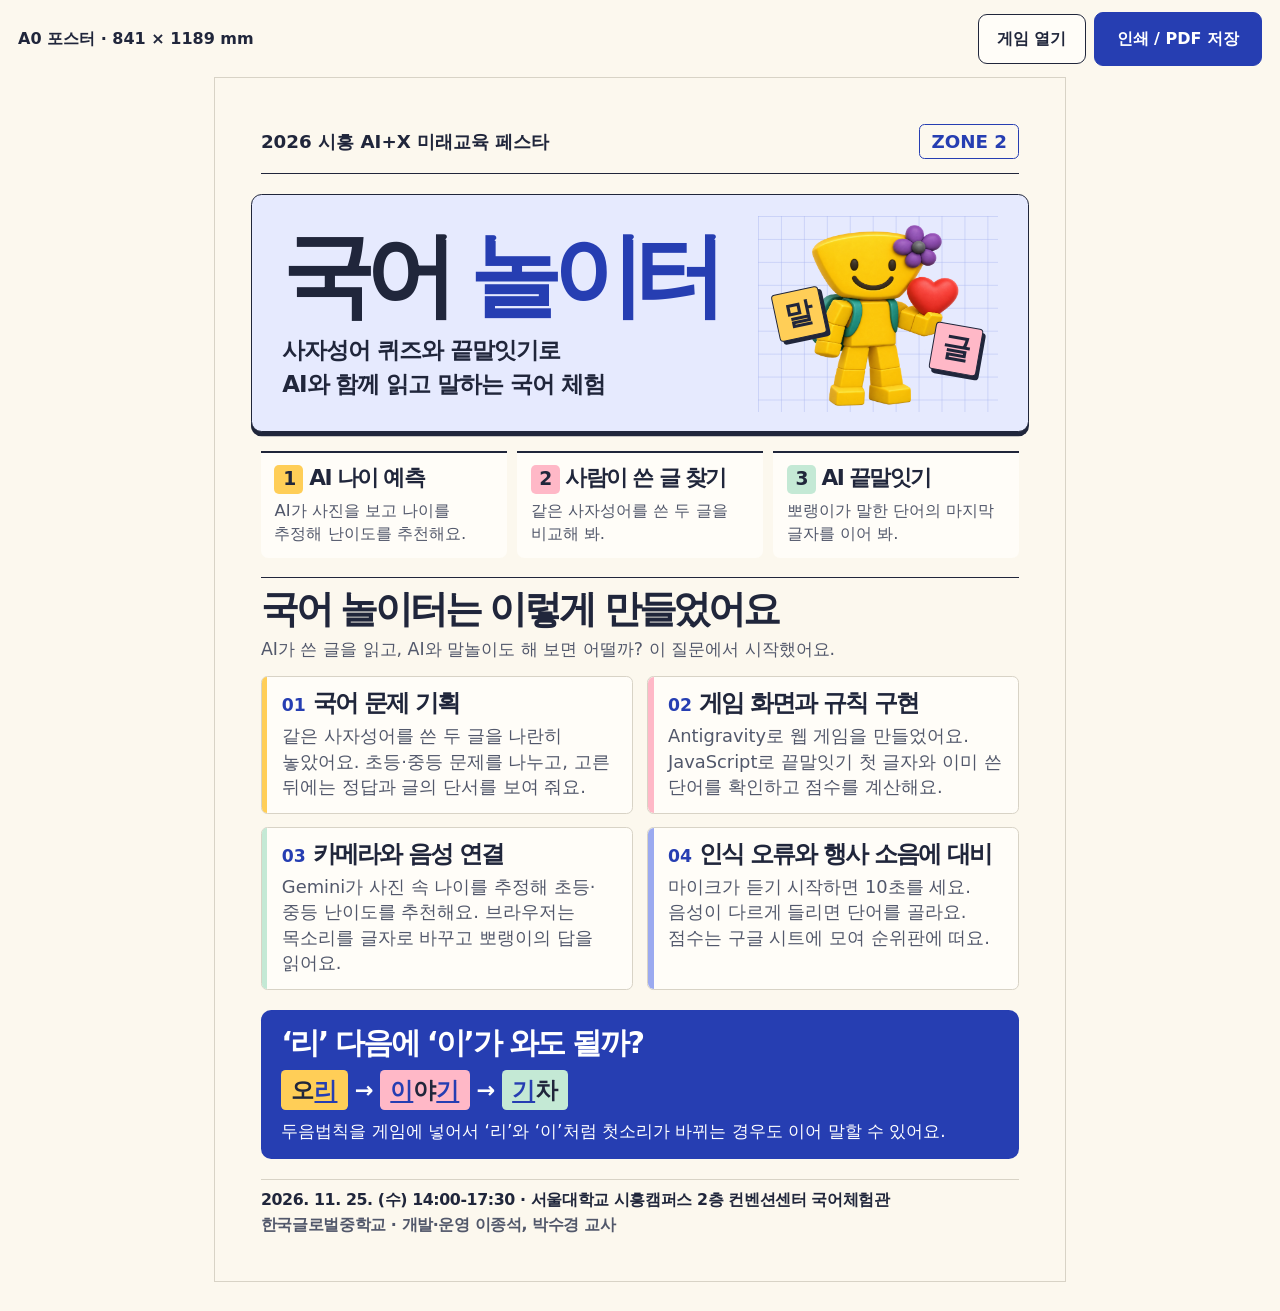
==== public/poster_a0.html @ 30f35c1c "Add files via upload" ====
<!doctype html>
<html lang="ko">
<head>
  <meta charset="utf-8">
  <meta name="viewport" content="width=device-width, initial-scale=1">
  <title>A0 포스터 | 국어 놀이터</title>
  <link rel="stylesheet" href="styles.css">
  <style>
    @page { size: 841mm 1189mm; margin: 0; }
    .print-controls { display: flex; flex-wrap: wrap; align-items: center; gap: 8px; padding: 12px 18px; }
    .print-controls strong { margin-right: auto; }
    .poster-wrapper { width: min(100% - 32px, 850px); margin: 0 auto 30px; container-type: inline-size; }
    .poster { width: 100%; aspect-ratio: 841 / 1189; display: grid; grid-template-rows: auto 28cqw auto auto minmax(min-content, 1fr) auto; gap: 2.3cqw; padding: 5.4cqw; background: var(--paper); color: var(--ink); outline: 1px solid var(--line); print-color-adjust: exact; -webkit-print-color-adjust: exact; }
    .poster-header { display: flex; justify-content: space-between; align-items: center; gap: 2cqw; border-bottom: .15cqw solid var(--ink); padding-bottom: 1.7cqw; font-weight: 800; font-size: 2.15cqw; }
    .poster-zone { padding: .7cqw 1.3cqw; border: .15cqw solid currentColor; border-radius: .65cqw; color: var(--blue); white-space: nowrap; }
    .poster-hero { display: grid; grid-template-columns: 1.9fr 1fr; align-items: center; gap: 2.4cqw; margin: 0 -1.2cqw; padding: 2.5cqw 3.6cqw; background: var(--blue-light); border: .2cqw solid var(--ink); box-shadow: 0 .5cqw 0 var(--ink); border-radius: 1.25cqw; }
    .poster-hero h1 { color: var(--ink); font-size: 10.8cqw; line-height: 1.06; letter-spacing: -.105em; font-weight: 900; white-space: nowrap; }
    .poster-hero h1 span { color: var(--blue); white-space: nowrap; }
    .poster-hero p { margin-top: 1.25cqw; font-size: 2.7cqw; font-weight: 800; line-height: 1.45; letter-spacing: -.045em; }
    .poster-art { position: relative; width: 100%; height: 100%; display: grid; place-items: center; isolation: isolate; background-image: linear-gradient(#aab7f072 .12cqw, transparent .12cqw), linear-gradient(90deg, #aab7f072 .12cqw, transparent .12cqw); background-size: 2.7cqw 2.7cqw; }
    .poster-art img { width: 23cqw; height: 23cqw; z-index: 1; }
    .poster-art span { display: grid; place-items: center; position: absolute; top: 38%; left: 7%; width: 5.7cqw; aspect-ratio: 1; font-size: 3.35cqw; font-weight: 900; border: .2cqw solid var(--ink); border-radius: .44cqw; box-shadow: .36cqw .42cqw 0 var(--ink); transform: rotate(-12deg); z-index: 2; }
    .poster-art span:last-of-type { top: 56%; left: auto; right: 7%; transform: rotate(10deg); }
    .poster-stages { display: grid; grid-template-columns: repeat(3, minmax(0, 1fr)); list-style: none; padding: 0; gap: 1.2cqw; }
    .poster-stages li { padding: 1.4cqw 1.6cqw; border-top: .35cqw solid var(--ink); background: var(--white); border-radius: 0 0 .85cqw .85cqw; }
    .poster-stages .number { display: inline-grid; place-items: center; width: 3.4cqw; aspect-ratio: 1; border-radius: .58cqw; font-size: 2.2cqw; line-height: 1; font-weight: 900; vertical-align: middle; }
    .poster-stages h2 { font-size: 2.55cqw; line-height: 1.24; letter-spacing: -.075em; }
    .poster-stages p { margin-top: .75cqw; font-size: 1.94cqw; color: var(--muted); line-height: 1.38; word-break: keep-all; }
    .section-heading { font-size: 4.45cqw; line-height: 1.1; letter-spacing: -.085em; }
    .development { padding-top: 1.25cqw; border-top: .18cqw solid var(--ink); }
    .development > p { font-size: 2.05cqw; line-height: 1.4; margin: .8cqw 0 1.65cqw; color: var(--muted); word-break: keep-all; }
    .development-grid { display: grid; grid-template-columns: repeat(2, minmax(0, 1fr)); gap: 1.5cqw 1.65cqw; list-style: none; padding: 0; }
    .development-grid li { position: relative; padding: 1.45cqw 1.7cqw 1.6cqw 2.35cqw; border: .13cqw solid var(--line); border-radius: .75cqw; background: var(--white); }
    .development-grid li::before { content: ""; position: absolute; inset: 0 auto 0 0; width: .65cqw; border-radius: .7cqw 0 0 .7cqw; background: var(--yellow); }
    .development-grid li:nth-child(2)::before { background: var(--pink); }
    .development-grid li:nth-child(3)::before { background: var(--green); }
    .development-grid li:nth-child(4)::before { background: #9baaf0; }
    .development-grid h3 { font-size: 2.85cqw; line-height: 1.23; letter-spacing: -.075em; }
    .development-grid h3 span { color: var(--blue); font-size: 2.03cqw; margin-right: .8cqw; letter-spacing: 0; }
    .development-grid p { margin-top: .52cqw; font-size: 2.1cqw; color: var(--muted); line-height: 1.42; word-break: keep-all; }
    .behind-scenes { align-self: stretch; padding: 1.95cqw 2.4cqw; border-radius: 1.2cqw; background: var(--blue); color: white; display: grid; align-content: center; gap: 1.1cqw; }
    .behind-scenes h2 { font-size: 3.5cqw; line-height: 1.16; letter-spacing: -.075em; }
    .word-flow { display: flex; align-items: center; flex-wrap: wrap; gap: .8cqw; font-size: 2.65cqw; font-weight: 900; }
    .word-flow span { padding: .55cqw 1.2cqw; border-radius: .55cqw; color: var(--ink); }
    .word-flow mark { background: none; color: var(--blue); text-decoration: underline; text-underline-offset: .12em; }
    .behind-scenes p { font-size: 2cqw; line-height: 1.35; word-break: keep-all; }
    .poster-details { display: grid; gap: .45cqw; font-size: 1.86cqw; font-weight: 700; line-height: 1.35; letter-spacing: -.025em; border-top: .14cqw solid var(--line); padding-top: 1.05cqw; }
    .poster-details p:last-child { color: var(--muted); }
    @media print {
      body { width: 841mm; height: 1189mm; margin: 0; }
      .print-controls { display: none; }
      .poster-wrapper { width: 841mm; margin: 0; }
      .poster { height: 1188.7mm; outline: none; }
    }
  </style>
</head>
<body>
  <nav class="print-controls" aria-label="포스터 도구">
    <strong>A0 포스터 · 841 × 1189 mm</strong>
    <a href="index.html" class="btn-secondary">게임 열기</a>
    <button class="btn-primary-large" type="button" onclick="window.print()">인쇄 / PDF 저장</button>
  </nav>
  <div class="poster-wrapper">
    <main class="poster">
      <header class="poster-header"><span>2026 시흥 AI+X 미래교육 페스타</span><span class="poster-zone">ZONE 2</span></header>
      <div class="poster-hero">
        <div><h1>국어 <span>놀이터</span></h1><p>사자성어 퀴즈와 끝말잇기로<br>AI와 함께 읽고 말하는 국어 체험</p></div>
        <div class="poster-art" aria-hidden="true"><span class="step-one">말</span><span class="step-two">글</span><img src="pporaengi.png" alt=""></div>
      </div>
      <ol class="poster-stages" aria-label="체험 순서">
        <li><h2><span class="number step-one">1</span> AI 나이 예측</h2><p>AI가 사진을 보고 나이를 추정해 난이도를 추천해요.</p></li>
        <li><h2><span class="number step-two">2</span> 사람이 쓴 글 찾기</h2><p>같은 사자성어를 쓴 두 글을 비교해 봐.</p></li>
        <li><h2><span class="number step-three">3</span> AI 끝말잇기</h2><p>뽀랭이가 말한 단어의 마지막 글자를 이어 봐.</p></li>
      </ol>
      <section class="development" aria-labelledby="development-title">
        <h2 class="section-heading" id="development-title">국어 놀이터는 이렇게 만들었어요</h2>
        <p>AI가 쓴 글을 읽고, AI와 말놀이도 해 보면 어떨까? 이 질문에서 시작했어요.</p>
        <ol class="development-grid">
          <li><h3><span>01</span>국어 문제 기획</h3><p>같은 사자성어를 쓴 두 글을 나란히 놓았어요. 초등·중등 문제를 나누고, 고른 뒤에는 정답과 글의 단서를 보여 줘요.</p></li>
          <li><h3><span>02</span>게임 화면과 규칙 구현</h3><p>Antigravity로 웹 게임을 만들었어요. JavaScript로 끝말잇기 첫 글자와 이미 쓴 단어를 확인하고 점수를 계산해요.</p></li>
          <li><h3><span>03</span>카메라와 음성 연결</h3><p>Gemini가 사진 속 나이를 추정해 초등·중등 난이도를 추천해요. 브라우저는 목소리를 글자로 바꾸고 뽀랭이의 답을 읽어요.</p></li>
          <li><h3><span>04</span>인식 오류와 행사 소음에 대비</h3><p>마이크가 듣기 시작하면 10초를 세요. 음성이 다르게 들리면 단어를 골라요. 점수는 구글 시트에 모여 순위판에 떠요.</p></li>
        </ol>
      </section>
      <section class="behind-scenes" aria-labelledby="rule-title">
        <h2 id="rule-title">‘리’ 다음에 ‘이’가 와도 될까?</h2>
        <div class="word-flow" aria-label="오리, 이야기, 기차">
          <span class="step-one">오<mark>리</mark></span> →
          <span class="step-two"><mark>이</mark>야<mark>기</mark></span> →
          <span class="step-three"><mark>기</mark>차</span>
        </div>
        <p>두음법칙을 게임에 넣어서 ‘리’와 ‘이’처럼 첫소리가 바뀌는 경우도 이어 말할 수 있어요.</p>
      </section>
      <footer class="poster-details">
        <p>2026. 11. 25. (수) 14:00-17:30 · 서울대학교 시흥캠퍼스 2층 컨벤션센터 국어체험관</p>
        <p>한국글로벌중학교 · 개발·운영 이종석, 박수경 교사</p>
      </footer>
    </main>
  </div>
</body>
</html>
---- public/styles.css ----
:root {
  color-scheme: light;
  --paper: #fcf8ee;
  --white: #fffdf8;
  --ink: #20263b;
  --muted: #52586b;
  --line: #d8d3c6;
  --blue: #263eb2;
  --blue-light: #e6eafe;
  --yellow: #ffce57;
  --pink: #ffb8c7;
  --green: #c4e9d5;
  --good: #225c40;
  --bad: #a32645;
  --sans: "Pretendard", "Malgun Gothic", "Apple SD Gothic Neo", system-ui, sans-serif;
}

*, *::before, *::after { box-sizing: border-box; }
[hidden] { display: none !important; }
body { margin: 0; background: var(--paper); color: var(--ink); font-family: var(--sans); }
h1, h2, h3, p, ol, dl, dd { margin: 0; }
button, input, select { font: inherit; }
button, a { touch-action: manipulation; }
button:disabled { cursor: default; opacity: .55; }
:focus-visible { outline: 3px solid var(--blue); outline-offset: 4px; }

.app-container { max-width: 1280px; min-height: 100svh; margin: 0 auto; padding: 0 40px; position: relative; display: flex; flex-direction: column; }
.app-container main { flex: 1; }
.app-header, .app-footer { display: flex; justify-content: space-between; align-items: center; gap: 16px; }
.app-header { min-height: 86px; border-bottom: 1px solid var(--line); }
.app-footer { min-height: 65px; border-top: 1px solid var(--line); font-size: .82rem; color: var(--muted); margin-top: 28px; }
.event-lockup { display: flex; align-items: center; gap: 12px; font-size: .94rem; }
.event-lockup small { display: block; margin-top: 3px; color: var(--muted); }
.zone-mark { display: inline-flex; align-items: baseline; gap: 5px; padding: 8px 10px; border: 1px solid currentColor; border-radius: 6px; color: var(--blue); white-space: nowrap; font-size: .75rem; font-weight: 800; letter-spacing: .04em; }
.zone-mark b { font-size: 1.24rem; line-height: 1; }
.header-controls, .actions { display: flex; align-items: center; gap: 10px; flex-wrap: wrap; }
.btn-primary-large, .btn-secondary, .btn-utility, .card-select-btn {
  display: inline-flex; justify-content: center; align-items: center; gap: .65em;
  min-height: 50px; padding: 10px 18px; border: 1px solid var(--ink); border-radius: 9px;
  background: var(--white); color: var(--ink); font-weight: 800; line-height: 1.3; text-decoration: none; cursor: pointer;
}
.btn-primary-large { min-height: 54px; padding: 12px 22px; background: var(--blue); color: #fff; border-color: var(--blue); }
.btn-primary-large:hover:not(:disabled) { background: #172d97; }
.btn-secondary:hover:not(:disabled), .btn-utility:hover:not(:disabled), .card-select-btn:hover:not(:disabled) { background: var(--blue-light); }
.btn-utility { min-height: 44px; padding: 8px 10px; border-color: transparent; background: transparent; font-size: .86rem; }
.status-bar { display: flex; justify-content: space-between; align-items: center; gap: 12px; padding: 12px 16px; margin-top: 22px; border: 1px solid var(--line); border-radius: 9px; background: var(--white); font-size: .93rem; }
.status-bar b { margin-left: 5px; color: var(--blue); font-size: 1.22rem; }
.view-section { display: none; padding: 28px 0 4px; }
.view-section.active { display: block; }

.home-hero { display: grid; grid-template-columns: 1fr 1fr; background: var(--blue-light); border: 2px solid var(--ink); border-radius: 12px; overflow: hidden; box-shadow: 0 5px 0 var(--ink); }
.hero-copy { padding: clamp(32px, 5.5vw, 74px); padding-right: 10px; }
.hero-kicker { color: var(--blue); font-size: clamp(.82rem, 1.35vw, 1rem); font-weight: 800; margin-bottom: 16px; }
.hero-copy h1 { font-size: clamp(4.1rem, 10.4vw, 9.3rem); line-height: .95; letter-spacing: -.105em; font-weight: 900; }
.hero-copy h1 span { color: var(--blue); }
.hero-subtitle { font-size: clamp(1.04rem, 1.75vw, 1.28rem); line-height: 1.6; font-weight: 700; margin: 24px 0 22px; }
.word-art { min-width: 0; position: relative; isolation: isolate; display: grid; place-items: center; background-image: linear-gradient(#aab7f052 1px, transparent 1px), linear-gradient(90deg, #aab7f052 1px, transparent 1px); background-size: 32px 32px; }
.hero-avatar { position: relative; z-index: 1; width: min(82%, 490px); filter: drop-shadow(6px 10px 0 #263eb22b); }
.block-platform { position: absolute; width: 58%; height: 20%; bottom: 10%; background: #8bd9ae; border: 2px solid var(--ink); border-radius: 7px; transform: skewX(-22deg) rotate(-5deg); box-shadow: 9px 12px 0 #335c54; }
.block-tile { position: absolute; z-index: 2; display: grid; place-items: center; width: 13%; aspect-ratio: 1; border: 2px solid var(--ink); border-radius: 6px; box-shadow: 5px 6px 0 var(--ink); font-size: clamp(1.2rem, 3.7vw, 3.5rem); font-weight: 900; }
.block-tile-one { top: 28%; left: 9%; background: var(--yellow); transform: rotate(-9deg); }
.block-tile-two { top: 49%; right: 10%; background: var(--pink); transform: rotate(9deg); }
.stage-list { display: grid; grid-template-columns: repeat(3, 1fr); list-style: none; padding: 0; border-bottom: 1px solid var(--line); }
.stage-list li { display: flex; gap: 13px; align-items: center; padding: 20px 12px; }
.stage-list li + li { border-left: 1px solid var(--line); padding-left: 20px; }
.stage-list b, .stage-list small { display: block; }
.stage-list b { font-size: clamp(.98rem, 1.6vw, 1.18rem); }
.stage-list small { color: var(--muted); margin-top: 4px; line-height: 1.45; }
.stage-number { flex: none; width: 42px; aspect-ratio: 1; display: grid; place-items: center; font-size: 1.4rem; font-weight: 900; border-radius: 8px; }
.step-one { background: var(--yellow); }
.step-two { background: var(--pink); }
.step-three { background: var(--green); }

.screen-heading { margin-bottom: 20px; }
.screen-heading h2 { font-size: clamp(1.95rem, 4.2vw, 3.35rem); letter-spacing: -.065em; line-height: 1.17; overflow-wrap: anywhere; }
.screen-heading p { color: var(--muted); font-size: clamp(1rem, 1.8vw, 1.18rem); margin-top: 8px; line-height: 1.55; }
.screen-heading h2:focus { outline: none; }
.scan-layout, .battle-arena, .result-hero { display: grid; grid-template-columns: 1.12fr 1fr; align-items: start; gap: 20px; }
.camera-viewfinder { display: grid; place-items: center; position: relative; isolation: isolate; aspect-ratio: 4 / 3; border-radius: 14px; overflow: hidden; background: var(--ink); color: white; text-align: center; }
.camera-viewfinder video, .camera-viewfinder canvas { grid-area: 1 / 1; width: 100%; height: 100%; object-fit: contain; transform: scaleX(-1); }
.camera-viewfinder p { position: absolute; padding: 18px; line-height: 1.6; }
.camera-viewfinder:not(.ready) video { visibility: hidden; }
.camera-viewfinder.captured video { visibility: hidden; }
.scan-laser { display: none; position: absolute; left: 8%; width: 84%; top: 12%; height: 3px; background: var(--yellow); }
.scan-laser.scanning { display: block; animation: scan 1.25s ease-in-out infinite alternate; }
@keyframes scan { to { top: 87%; } }
.scan-panel { padding: 22px; border-radius: 14px; background: #fff0c9; }
.scan-result-card { display: none; margin-top: 18px; padding-top: 18px; border-top: 1px solid #c4ad79; }
.scan-result-card.active { display: block; }
.scan-result-card p { line-height: 1.65; margin: 8px 0 15px; }
.quiz-header, .battle-status-row { display: flex; justify-content: space-between; gap: 12px; margin-bottom: 8px; }
.quiz-header span { color: var(--muted); }
.timer-container { height: 7px; border-radius: 5px; background: #e1ddcf; overflow: hidden; }
.timer-bar { width: 100%; height: 100%; background: var(--blue); transition: width .18s linear; }
.cards-comparison { display: grid; grid-template-columns: 1fr 1fr; gap: 16px; margin-top: 18px; }
.card-item { display: flex; flex-direction: column; gap: 14px; padding: clamp(16px, 2.6vw, 28px); border: 2px solid var(--line); border-radius: 14px; background: var(--white); cursor: pointer; }
.card-tag { display: grid; place-items: center; width: 46px; aspect-ratio: 1; border-radius: 8px; background: var(--pink); font-size: 1.4rem; }
.card-item:nth-child(2) .card-tag { background: var(--blue-light); }
.card-text { flex: 1; line-height: 1.75; font-size: clamp(1rem, 1.7vw, 1.23rem); white-space: pre-line; }
.card-select-btn { width: 100%; }
.card-item.selected-correct { border-color: var(--good); background: #eaf6ee; }
.card-item.selected-wrong { border-color: var(--bad); background: #fff0f2; }
.quiz-feedback { display: none; padding: 16px 18px; margin: 14px 0; background: var(--blue-light); border-radius: 9px; }
.quiz-feedback.show { display: block; }
.quiz-feedback p { margin-top: 5px; line-height: 1.55; }
.quiz-feedback .quiz-note { color: var(--muted); font-size: .88rem; }
#btn-next-quiz { display: none; }

.battle-arena { grid-template-columns: .85fr 1.15fr; }
.ai-character-card { display: flex; align-items: center; gap: 13px; padding: 18px; background: var(--green); border-radius: 14px; }
.character-avatar { width: 96px; height: 96px; object-fit: contain; flex: none; transition: transform .2s ease; }
.character-avatar[data-mood="amazed"] { transform: scale(1.12) rotate(-5deg); }
.character-avatar[data-mood="nervous"] { transform: rotate(7deg); }
.ai-speech-bubble { margin-top: 5px; line-height: 1.55; overflow-wrap: anywhere; }
.battle-play { padding: 18px; border: 1px solid var(--line); border-radius: 14px; background: var(--white); }
.battle-status-row { font-size: .9rem; }
.battle-status-row span, .target-variants { color: var(--muted); }
.target-char-box, .mic-control-center { display: grid; justify-items: center; gap: 9px; text-align: center; }
.target-char-box { padding: 18px 0; }
.target-char-badge { min-width: 90px; padding: 8px 16px 12px; border-radius: 12px; background: var(--yellow); font-size: 3.7rem; font-weight: 900; line-height: 1.15; }
.mic-control-center .actions { justify-content: center; }
.btn-mic.listening { background: var(--bad); border-color: var(--bad); }
.mic-meter-box { width: min(150px, 100%); height: 5px; border-radius: 4px; background: var(--line); overflow: hidden; }
.mic-meter-fill { height: 100%; width: 0; background: var(--good); }
.mic-guide-text, .speech-live-text, .mic-trouble-hint { color: var(--muted); font-size: .94rem; line-height: 1.55; }
.mic-guide-text:empty, .speech-live-text:empty, .mic-trouble-hint { display: none; }
.mic-trouble-hint { padding: 8px 12px; border-radius: 8px; background: #fff0f2; color: var(--bad); }
.speech-choices { width: 100%; padding: 12px; background: var(--blue-light); border: 1px solid #aebbf1; border-radius: 9px; }
.speech-choices p { font-weight: 800; margin-bottom: 8px; }
.speech-choices button { min-width: 76px; }
.ai-victory { display: flex; align-items: center; justify-content: center; gap: 16px; padding: 8px 18px; margin-bottom: 16px; background: var(--blue-light); border: 2px solid var(--ink); border-radius: 10px; }
.victory-avatar { position: relative; flex: none; width: clamp(115px, 20vw, 210px); aspect-ratio: 1; }
.victory-frame { position: absolute; inset: 0; width: 100%; height: 100%; object-fit: contain; visibility: hidden; }
.victory-avatar:not([data-frame]) .frame-ready,
.victory-avatar[data-frame="ready"] .frame-ready { visibility: visible; }
.victory-avatar[data-frame]:not([data-frame="ready"]) .victory-dance-sprite { visibility: visible; }
.victory-dance-sprite { background: url("pporaengi-l-sprites.png") 0 0 / 200% 200% no-repeat; }
.victory-avatar[data-frame="left"] .victory-dance-sprite { background-position: right top; transform: translateX(3%); }
.victory-avatar[data-frame="right"] .victory-dance-sprite { background-position: left bottom; transform: translateX(-3%); }
.victory-avatar[data-frame="land"] .victory-dance-sprite { background-position: right bottom; transform: translateY(1.5%); }
.victory-avatar[data-frame="hop"] .victory-dance-sprite { transform: translateY(-5.5%); }
@media (prefers-reduced-motion: reduce) {
  #btn-replay-dance { display: none; }
}
.ai-victory strong { display: block; font-size: clamp(1.2rem, 3vw, 2.5rem); color: var(--blue); }
.ai-victory span { display: block; margin-top: 6px; }

.score-summary { padding: 24px; background: var(--blue-light); border-radius: 14px; }
#tier-badge-text { color: var(--blue); font-weight: 800; }
.final-score-text { line-height: 1; margin: 10px 0 22px; }
.final-score-text strong { font-size: clamp(3.8rem, 9vw, 7rem); letter-spacing: -.07em; font-variant-numeric: tabular-nums; }
.final-score-text span { font-size: 1.4rem; font-weight: 800; margin-left: 8px; }
.score-breakdown > div { display: flex; justify-content: space-between; gap: 10px; padding: 8px 0; border-top: 1px solid #bac4f1; }
.score-breakdown dd { font-weight: 800; }
.nickname-input-box, .modal-content { display: grid; gap: 10px; }
.nickname-input-box { padding: 18px; }
.nickname-input-box p, .ai-mode-indicator { color: var(--muted); font-size: .92rem; }
.status-note { font-size: .92rem; line-height: 1.55; color: var(--muted); margin: 8px 0; }
.status-note:empty { display: none; }
input:not([type="checkbox"]), select { min-height: 48px; width: 100%; padding: 10px 12px; border: 1px solid var(--muted); border-radius: 8px; background: white; color: var(--ink); }
label { font-weight: 800; }
.checkbox-label { display: flex; align-items: center; gap: 8px; min-height: 44px; }
.modal-content { display: none; width: min(440px, calc(100% - 28px)); max-height: calc(100% - 28px); padding: 22px; border: 1px solid var(--ink); border-radius: 14px; background: var(--white); color: var(--ink); }
.modal-content[open] { display: grid; }
.modal-content::backdrop { background: #20263b85; }

.split-heading { display: flex; justify-content: space-between; align-items: end; gap: 14px; flex-wrap: wrap; }
.table-wrap { overflow-x: auto; }
.leaderboard-table { border-collapse: collapse; width: 100%; min-width: 395px; background: var(--white); }
.leaderboard-table th, .leaderboard-table td { padding: 12px 10px; border-bottom: 1px solid var(--line); text-align: left; }
.leaderboard-table th { color: var(--muted); font-size: .88rem; white-space: nowrap; }
.leaderboard-table td:nth-child(2) { overflow-wrap: anywhere; font-weight: 800; }
.leaderboard-table td:nth-child(4) { color: var(--blue); font-weight: 900; white-space: nowrap; }
.leaderboard-table .empty-cell { text-align: center; color: var(--muted); padding: 26px 10px; }
.rank-top-1 { background: #fff0c9; }
.rank-my { background: var(--green); }
#confetti-canvas { position: absolute; z-index: 3; inset: 0; width: 100%; height: 100%; pointer-events: none; }

@media (max-width: 780px) {
  .app-container { padding: 0 22px; }
  .hero-copy { padding-left: 27px; }
  .stage-list li { padding-left: 0; }
  .stage-list li + li { padding-left: 12px; }
}
@media (max-width: 600px) {
  .app-container { padding: 0 14px; }
  .app-header { min-height: 72px; flex-wrap: wrap; gap: 0 8px; padding: 8px 0; }
  .event-lockup { gap: 7px; font-size: .83rem; }
  .event-lockup small { font-size: .72rem; }
  .header-controls { gap: 0; }
  .view-section { padding-top: 16px; }
  .home-hero { grid-template-columns: 1fr; }
  .hero-copy { padding: 26px 20px 0; }
  .hero-copy h1 { font-size: clamp(3.3rem, 13vw, 4.5rem); letter-spacing: -.09em; }
  .hero-copy h1 br { display: none; }
  .hero-copy h1 span { margin-left: .12em; }
  .hero-subtitle { margin: 12px 0 14px; }
  .word-art { width: 100%; min-height: 183px; margin-top: 12px; }
  .hero-avatar { width: min(57%, 230px); }
  .block-platform { bottom: 11%; width: 46%; }
  .block-tile { width: 11%; box-shadow: 3px 4px 0 var(--ink); }
  .block-tile-one { left: 18%; }
  .block-tile-two { right: 18%; }
  .stage-list { grid-template-columns: 1fr; }
  .stage-list li, .stage-list li + li { border-left: 0; padding: 10px 3px; }
  .stage-list li + li { border-top: 1px solid var(--line); }
  .stage-number { width: 35px; }
  .scan-layout, .battle-arena, .result-hero, .cards-comparison { grid-template-columns: 1fr; gap: 12px; }
  .app-footer { flex-wrap: wrap; justify-content: flex-start; align-content: center; gap: 6px 12px; }
  .nickname-input-box { padding: 4px 0; }
}
@media (prefers-reduced-motion: reduce) {
  *, *::before, *::after { animation: none !important; transition: none !important; }
}
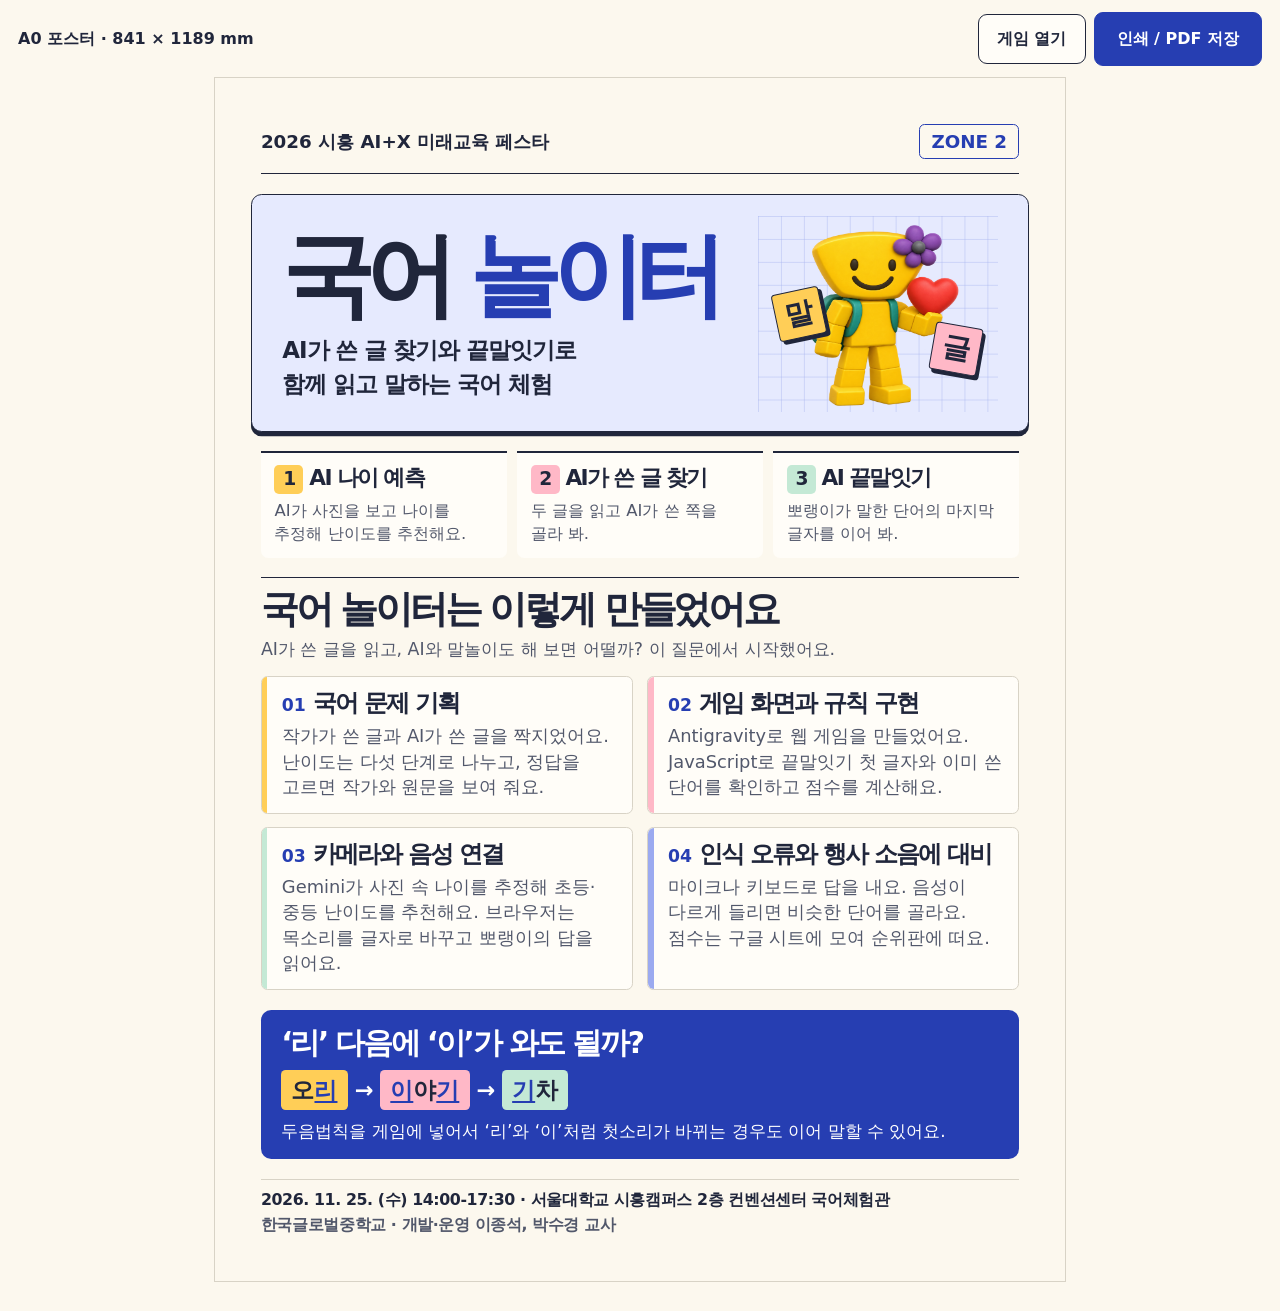
==== commit a3522dca: "Add files via upload" ====
--- a/public/poster_a0.html
+++ b/public/poster_a0.html
@@ -64,22 +64,22 @@
     <main class="poster">
       <header class="poster-header"><span>2026 시흥 AI+X 미래교육 페스타</span><span class="poster-zone">ZONE 2</span></header>
       <div class="poster-hero">
-        <div><h1>국어 <span>놀이터</span></h1><p>사자성어 퀴즈와 끝말잇기로<br>AI와 함께 읽고 말하는 국어 체험</p></div>
+        <div><h1>국어 <span>놀이터</span></h1><p>AI가 쓴 글 찾기와 끝말잇기로<br>함께 읽고 말하는 국어 체험</p></div>
         <div class="poster-art" aria-hidden="true"><span class="step-one">말</span><span class="step-two">글</span><img src="pporaengi.png" alt=""></div>
       </div>
       <ol class="poster-stages" aria-label="체험 순서">
         <li><h2><span class="number step-one">1</span> AI 나이 예측</h2><p>AI가 사진을 보고 나이를 추정해 난이도를 추천해요.</p></li>
-        <li><h2><span class="number step-two">2</span> 사람이 쓴 글 찾기</h2><p>같은 사자성어를 쓴 두 글을 비교해 봐.</p></li>
+        <li><h2><span class="number step-two">2</span> AI가 쓴 글 찾기</h2><p>두 글을 읽고 AI가 쓴 쪽을 골라 봐.</p></li>
         <li><h2><span class="number step-three">3</span> AI 끝말잇기</h2><p>뽀랭이가 말한 단어의 마지막 글자를 이어 봐.</p></li>
       </ol>
       <section class="development" aria-labelledby="development-title">
         <h2 class="section-heading" id="development-title">국어 놀이터는 이렇게 만들었어요</h2>
         <p>AI가 쓴 글을 읽고, AI와 말놀이도 해 보면 어떨까? 이 질문에서 시작했어요.</p>
         <ol class="development-grid">
-          <li><h3><span>01</span>국어 문제 기획</h3><p>같은 사자성어를 쓴 두 글을 나란히 놓았어요. 초등·중등 문제를 나누고, 고른 뒤에는 정답과 글의 단서를 보여 줘요.</p></li>
+          <li><h3><span>01</span>국어 문제 기획</h3><p>작가가 쓴 글과 AI가 쓴 글을 짝지었어요. 난이도는 다섯 단계로 나누고, 정답을 고르면 작가와 원문을 보여 줘요.</p></li>
           <li><h3><span>02</span>게임 화면과 규칙 구현</h3><p>Antigravity로 웹 게임을 만들었어요. JavaScript로 끝말잇기 첫 글자와 이미 쓴 단어를 확인하고 점수를 계산해요.</p></li>
           <li><h3><span>03</span>카메라와 음성 연결</h3><p>Gemini가 사진 속 나이를 추정해 초등·중등 난이도를 추천해요. 브라우저는 목소리를 글자로 바꾸고 뽀랭이의 답을 읽어요.</p></li>
-          <li><h3><span>04</span>인식 오류와 행사 소음에 대비</h3><p>마이크가 듣기 시작하면 10초를 세요. 음성이 다르게 들리면 단어를 골라요. 점수는 구글 시트에 모여 순위판에 떠요.</p></li>
+          <li><h3><span>04</span>인식 오류와 행사 소음에 대비</h3><p>마이크나 키보드로 답을 내요. 음성이 다르게 들리면 비슷한 단어를 골라요. 점수는 구글 시트에 모여 순위판에 떠요.</p></li>
         </ol>
       </section>
       <section class="behind-scenes" aria-labelledby="rule-title">
--- a/public/styles.css
+++ b/public/styles.css
@@ -163,6 +163,9 @@
 .modal-content { display: none; width: min(440px, calc(100% - 28px)); max-height: calc(100% - 28px); padding: 22px; border: 1px solid var(--ink); border-radius: 14px; background: var(--white); color: var(--ink); }
 .modal-content[open] { display: grid; }
 .modal-content::backdrop { background: #20263b85; }
+#text-modal-time { color: var(--blue); font-weight: 800; }
+#text-modal-feedback:not(:empty) { color: var(--ink); line-height: 1.5; }
+#text-modal-feedback:empty { display: none; }
 
 .split-heading { display: flex; justify-content: space-between; align-items: end; gap: 14px; flex-wrap: wrap; }
 .table-wrap { overflow-x: auto; }
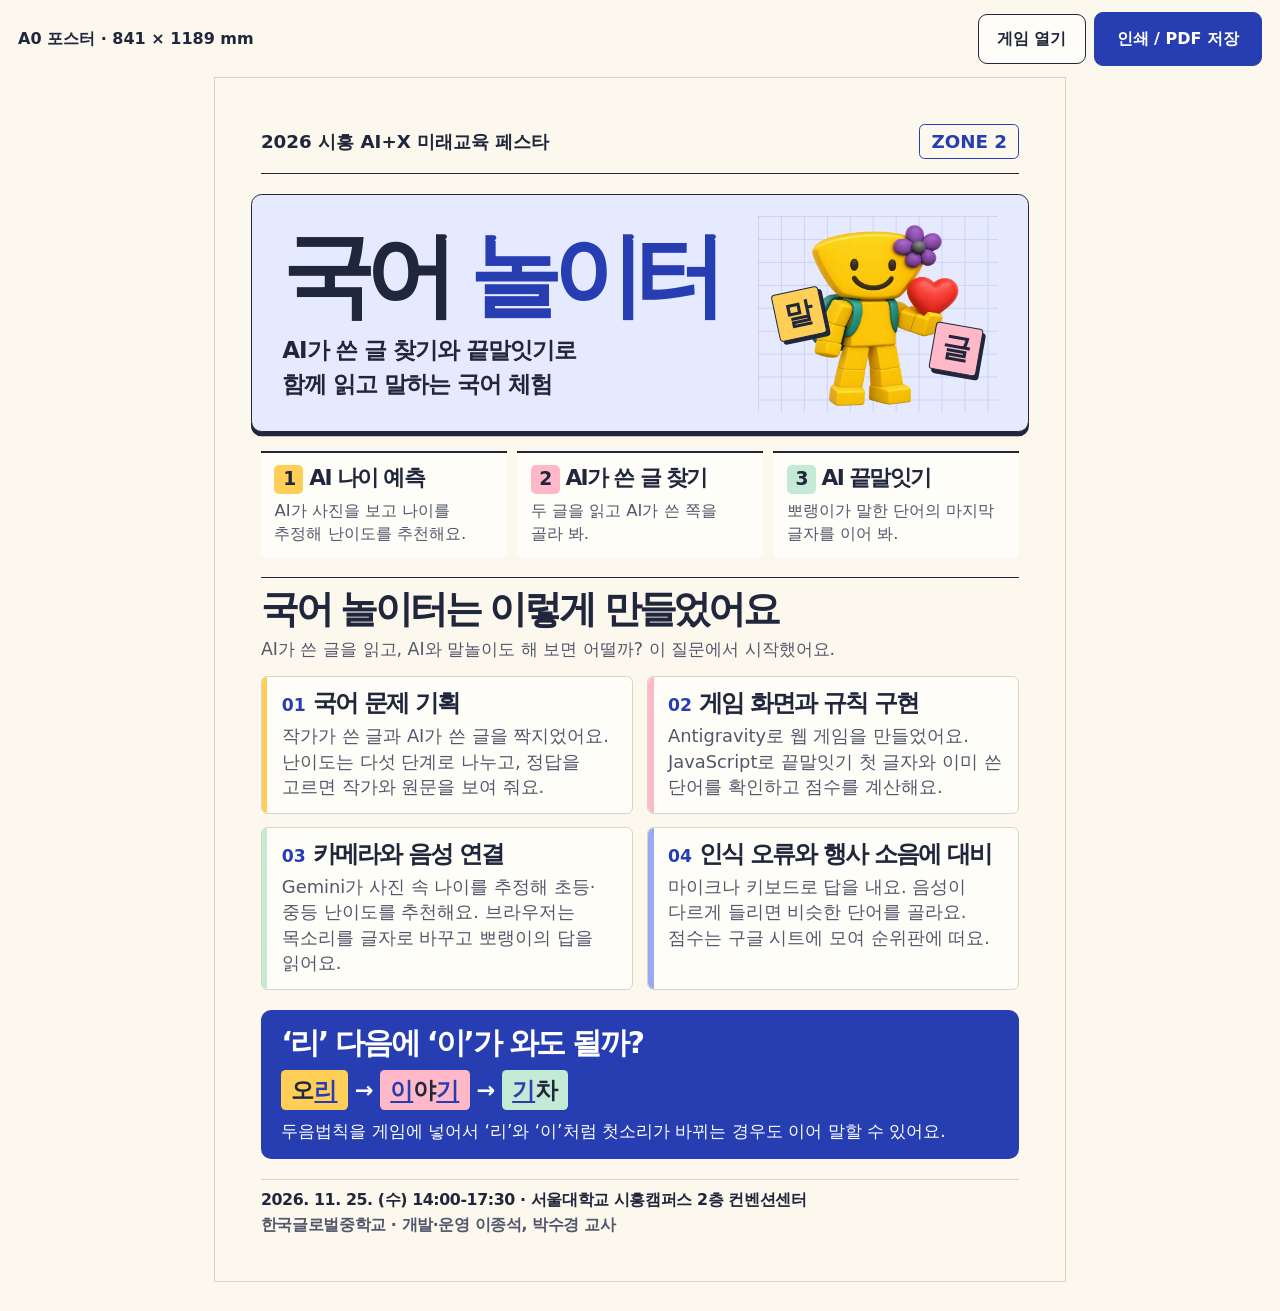
==== commit 0706a77e: "Keep word chain rounds moving and loop victory audio Remove 국어체험관 from the web and print posters." ====
--- a/public/poster_a0.html
+++ b/public/poster_a0.html
@@ -92,7 +92,7 @@
         <p>두음법칙을 게임에 넣어서 ‘리’와 ‘이’처럼 첫소리가 바뀌는 경우도 이어 말할 수 있어요.</p>
       </section>
       <footer class="poster-details">
-        <p>2026. 11. 25. (수) 14:00-17:30 · 서울대학교 시흥캠퍼스 2층 컨벤션센터 국어체험관</p>
+        <p>2026. 11. 25. (수) 14:00-17:30 · 서울대학교 시흥캠퍼스 2층 컨벤션센터</p>
         <p>한국글로벌중학교 · 개발·운영 이종석, 박수경 교사</p>
       </footer>
     </main>
